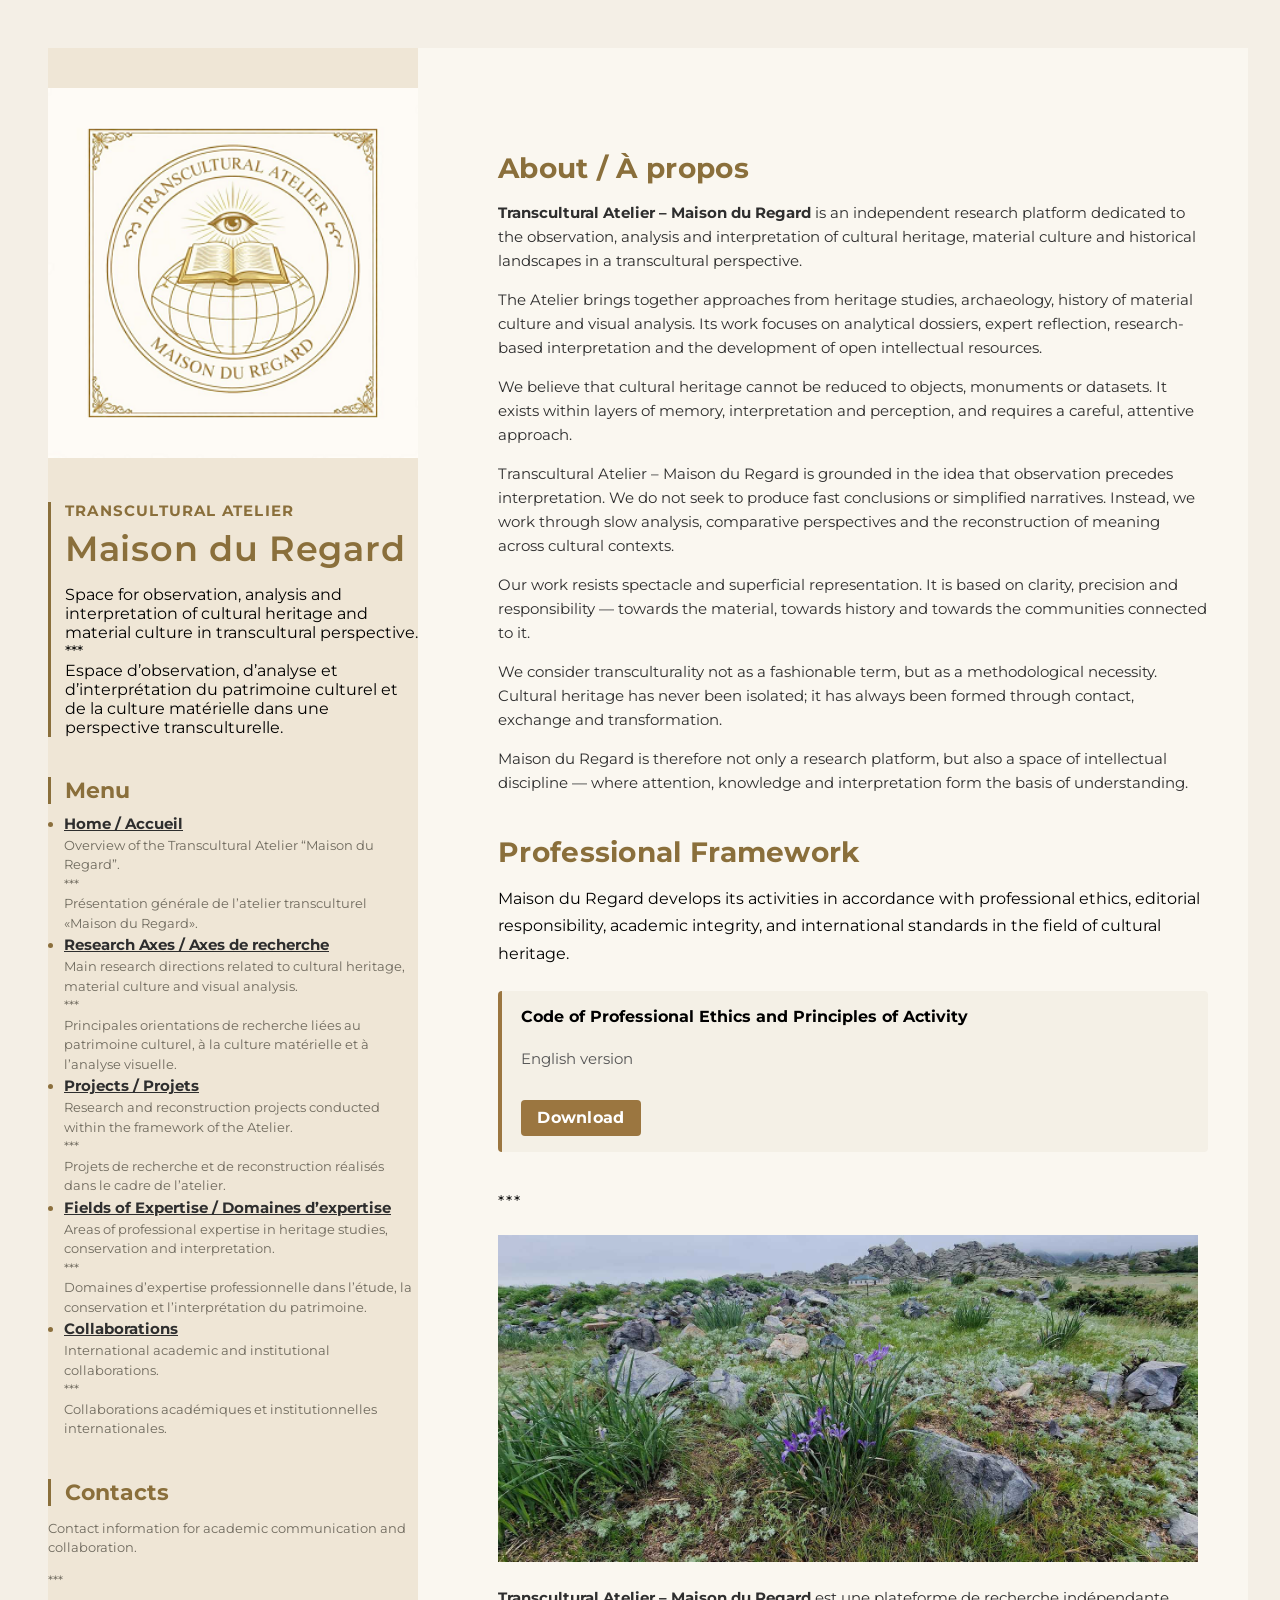
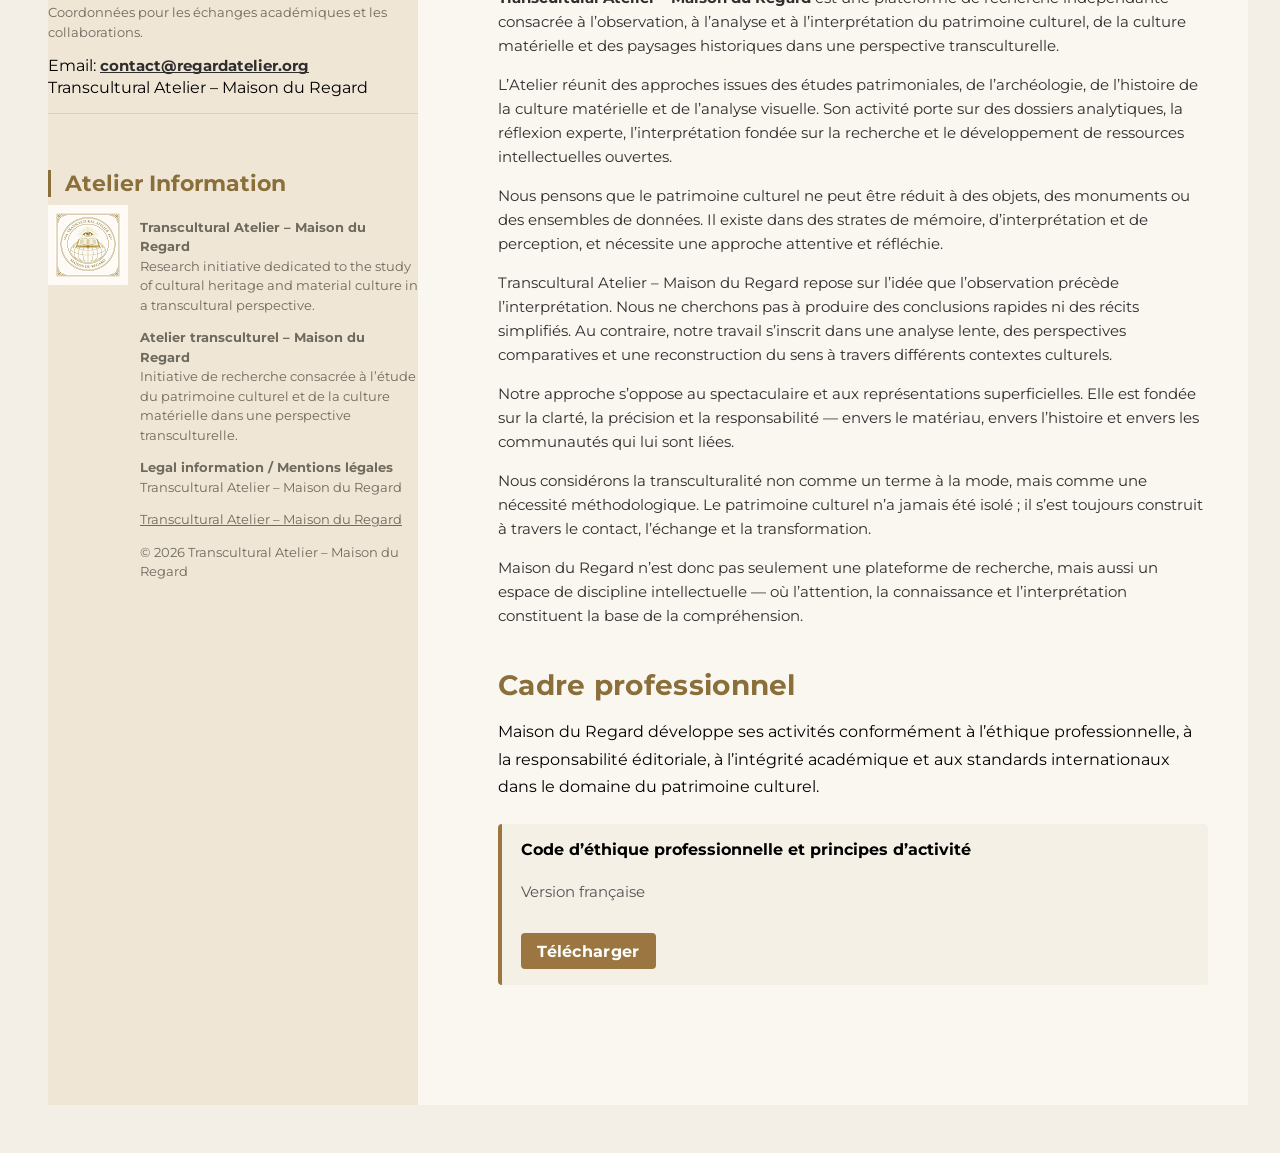
==== about.html @ c25dd9d9 "Update about.html" ====
<!DOCTYPE html>
<html lang="en">
  <head>
    <link rel="icon" href="img/favicon.png" sizes="32x32">
<link rel="icon" href="img/favicon.png" sizes="192x192">
<link rel="apple-touch-icon" href="img/favicon.png">
    <meta charset="UTF-8" />
    <meta charset="UTF-8" />
<meta name="viewport" content="width=device-width, initial-scale=1.0" />

<title>About - Transcultural Atelier · Maison du Regard</title>

<meta name="description" content="About Transcultural Atelier – Maison du Regard, an independent research initiative dedicated to cultural heritage, material culture, historical landscapes, transcultural interpretation, conservation, and expert heritage documentation.">

<meta name="keywords" content="Maison du Regard, Transcultural Atelier, about, à propos, cultural heritage, patrimoine culturel, material culture, culture matérielle, historical landscapes, paysages historiques, cultural landscapes, paysages culturels, archaeology, archéologie, conservation, restoration, restauration, heritage interpretation, interprétation du patrimoine, transcultural research, recherche transculturelle, heritage documentation, documentation du patrimoine, expert assessment, expertise patrimoniale, museum studies, études muséales, cultural identity, identité culturelle">

<meta name="author" content="Transcultural Atelier – Maison du Regard">

<meta name="robots" content="index, follow">

<link rel="canonical" href="https://regardatelier.org/">

<meta property="og:title" content="About - Maison du Regard">
<meta property="og:description" content="Maison du Regard is an independent transcultural research initiative dedicated to cultural heritage, material culture, historical landscapes, conservation, and expert documentation.">
<meta property="og:type" content="website">
<meta property="og:url" content="https://regardatelier.org/">
<meta property="og:image" content="https://regardatelier.org/img/embl.png">
<meta property="og:site_name" content="Maison du Regard">

<meta name="twitter:card" content="summary_large_image">
<meta name="twitter:title" content="About - Maison du Regard">
<meta name="twitter:description" content="An independent transcultural research initiative dedicated to cultural heritage, material culture, historical landscapes, conservation, and expert documentation.">
<meta name="twitter:image" content="https://regardatelier.org/img/embl.png"> 
    <link rel="preconnect" href="https://fonts.googleapis.com" />
    <link rel="preconnect" href="https://fonts.gstatic.com" crossorigin />
    <link
      href="https://fonts.googleapis.com/css2?family=Montserrat:wght@100..900&display=swap"
      rel="stylesheet"
    />

    <link rel="stylesheet" href="css/styles.css" />
  </head>
  <body>
    <!--Wrapper-->
    <div class="wrapper">
      <!--Mein content-->
      <div class="meincontent">
        <!--About-->

<div class="about-block">
  <h2 class="about-title">About / À propos</h2>

  <div class="about-section">
    <p class="about-text">
      <strong>Transcultural Atelier – Maison du Regard</strong> is an independent research platform dedicated to the observation, analysis and interpretation of cultural heritage, material culture and historical landscapes in a transcultural perspective.
    </p>

    <p class="about-text">
      The Atelier brings together approaches from heritage studies, archaeology, history of material culture and visual analysis. Its work focuses on analytical dossiers, expert reflection, research-based interpretation and the development of open intellectual resources.
    </p>

    <p class="about-text">
      We believe that cultural heritage cannot be reduced to objects, monuments or datasets. It exists within layers of memory, interpretation and perception, and requires a careful, attentive approach.
    </p>

    <p class="about-text">
      Transcultural Atelier – Maison du Regard is grounded in the idea that observation precedes interpretation. We do not seek to produce fast conclusions or simplified narratives. Instead, we work through slow analysis, comparative perspectives and the reconstruction of meaning across cultural contexts.
    </p>

    <p class="about-text">
      Our work resists spectacle and superficial representation. It is based on clarity, precision and responsibility — towards the material, towards history and towards the communities connected to it.
    </p>

    <p class="about-text">
      We consider transculturality not as a fashionable term, but as a methodological necessity. Cultural heritage has never been isolated; it has always been formed through contact, exchange and transformation.
    </p>

    <p class="about-text">
      Maison du Regard is therefore not only a research platform, but also a space of intellectual discipline — where attention, knowledge and interpretation form the basis of understanding.
    </p>
  </div><section class="document-links">
  <h2 class="about-title">Professional Framework</h2>

  <p>
    Maison du Regard develops its activities in accordance with professional ethics,
    editorial responsibility, academic integrity, and international standards in the field of cultural heritage.
  </p>

  <ul class="my-projects-list">
    <li>
      <strong>Code of Professional Ethics and Principles of Activity</strong><br>
      <span>English version</span><br>
      <a href="https://drive.google.com/file/d/1AQz05p-FOQAyrTncIVpr22EYaEnFPvwW/view?usp=drive_link"
         target="_blank"
         rel="noopener noreferrer">
        Download
      </a>
    </li>
  </ul>
</section>

  <div class="about-divider">***</div>
<div class="resource-image-block">
  <img src="img/about-image.jpg" alt="Field work" class="resource-image">
</div>

  <div class="about-section">
    <p class="about-text">
      <strong>Transcultural Atelier – Maison du Regard</strong> est une plateforme de recherche indépendante consacrée à l’observation, à l’analyse et à l’interprétation du patrimoine culturel, de la culture matérielle et des paysages historiques dans une perspective transculturelle.
    </p>

    <p class="about-text">
      L’Atelier réunit des approches issues des études patrimoniales, de l’archéologie, de l’histoire de la culture matérielle et de l’analyse visuelle. Son activité porte sur des dossiers analytiques, la réflexion experte, l’interprétation fondée sur la recherche et le développement de ressources intellectuelles ouvertes.
    </p>

    <p class="about-text">
      Nous pensons que le patrimoine culturel ne peut être réduit à des objets, des monuments ou des ensembles de données. Il existe dans des strates de mémoire, d’interprétation et de perception, et nécessite une approche attentive et réfléchie.
    </p>

    <p class="about-text">
      Transcultural Atelier – Maison du Regard repose sur l’idée que l’observation précède l’interprétation. Nous ne cherchons pas à produire des conclusions rapides ni des récits simplifiés. Au contraire, notre travail s’inscrit dans une analyse lente, des perspectives comparatives et une reconstruction du sens à travers différents contextes culturels.
    </p>

    <p class="about-text">
      Notre approche s’oppose au spectaculaire et aux représentations superficielles. Elle est fondée sur la clarté, la précision et la responsabilité — envers le matériau, envers l’histoire et envers les communautés qui lui sont liées.
    </p>

    <p class="about-text">
      Nous considérons la transculturalité non comme un terme à la mode, mais comme une nécessité méthodologique. Le patrimoine culturel n’a jamais été isolé ; il s’est toujours construit à travers le contact, l’échange et la transformation.
    </p>

    <p class="about-text">
      Maison du Regard n’est donc pas seulement une plateforme de recherche, mais aussi un espace de discipline intellectuelle — où l’attention, la connaissance et l’interprétation constituent la base de la compréhension.
    </p>
  </div>
  <section class="document-links">
  <h2 class="about-title">Cadre professionnel</h2>

  <p>
    Maison du Regard développe ses activités conformément à l’éthique professionnelle,
    à la responsabilité éditoriale, à l’intégrité académique et aux standards internationaux
    dans le domaine du patrimoine culturel.
  </p>

  <ul class="my-projects-list">
    <li>
      <strong>Code d’éthique professionnelle et principes d’activité</strong><br>
      <span>Version française</span><br>
      <a href="https://drive.google.com/file/d/1UCse-5CT3Sx3XoP05FG1aOEDd0fpoAdw/view?usp=drive_link"
         target="_blank"
         rel="noopener noreferrer">
        Télécharger
      </a>
    </li>
  </ul>
</section>

</div>
      </div>

      <!--Sidebar-->
      <aside class="sidebar">
        <img src="img/embl.png" alt="emblem" width="370" />
        <div class="sidebar-content"> 
          </div>
           <!--My info-->
        <div class="my-info">
          <h2 class="my-profession">Transcultural Atelier</h2>
          <h1 class="my-name">Maison du Regard</h1>
          <p class="my-descr">
           <div> Space for observation, analysis and interpretation of cultural
            heritage and material culture in transcultural perspective.</div>
            <div>***</div>
            <div>Espace d’observation, d’analyse et d’interprétation du patrimoine culturel et de la culture matérielle dans une perspective transculturelle.</div>
          </p>
        </div>
 <!--My Projects-->
        <div class="my-projects-cont">
          <h3 class="my-projects-title">Menu</h3>
          <ul class="my-projects-list">
       <li class="my-projects-item">
  <a class="my-projects-link" href="index.html">
    Home / Accueil
  </a>
  <div class="my-projects-item-tech">
    <div>Overview of the Transcultural Atelier “Maison du Regard”.</div>
    <div>***</div>
    <div>Présentation générale de l’atelier transculturel «Maison du Regard».</div>
  </div>
</li>
            <li class="my-projects-item">
              <a
                class="my-projects-link"
                href="Research.html"
                >Research Axes / Axes de recherche</a>
              <span class="my-projects-item-tech"
                > 
                <div>Main research directions related to cultural heritage, material culture and visual analysis.</div>
                <div>***</div>
                <div>Principales orientations de recherche liées au patrimoine culturel, à la culture matérielle et à l’analyse visuelle.</div>
                </span
              >
            </li>
            <li class="my-projects-item">
              <a
                class="my-projects-link"
                href="projects.html"
                >Projects / Projets</a
              >
              <span class="my-projects-item-tech"
                >
                <div>Research and reconstruction projects conducted within the framework of the Atelier.</div>
                <div>***</div>
                <div>Projets de recherche et de reconstruction réalisés dans le cadre de l’atelier.</div>
               </span
              >
            </li>
<li class="my-projects-item">
              <a
                class="my-projects-link"
                href="fields.html"
                >Fields of Expertise / Domaines d’expertise</a
              >
              <span class="my-projects-item-tech"
                >
               <div>Areas of professional expertise in heritage studies, conservation and interpretation.</div>
               <div>***</div>
               <div>Domaines d’expertise professionnelle dans l’étude, la conservation et l’interprétation du patrimoine.</div>
</span
              >
            </li>
            <li class="my-projects-item">
              <a
                class="my-projects-link"
                href="collaborations.html"
                >Collaborations</a
              >
              <span class="my-projects-item-tech"
                >
                <div>International academic and institutional collaborations.</div>
                <div>***</div>
                <div>Collaborations académiques et institutionnelles internationales.</div>
</span
              >
                      </ul>
        </div>
<!--My contacts-->
        <div class="contacs-cont">

  <h3 class="contacs-title">Contacts</h3>

  <div class="contacts-description">
    <p>Contact information for academic communication and collaboration.</p>
    <p>***</p>
    <p>Coordonnées pour les échanges académiques et les collaborations.</p>
  </div>
  Email: 
<a class="contacs-link" href="mailto:ateliermaisondure@gmail.com">
contact@regardatelier.org
</a><br>
<span class="email-label">
Transcultural Atelier – Maison du Regard
</span>

<!--footer-->
  <div class="footer-divider"></div>
  <div class="footer-block">

    <h4 class="footer-heading">Atelier Information</h4>

    <div class="footer-brand">

      <img src="img/embl_f.png" alt="Maison du Regard emblem" class="footer-logo">

      <div class="footer-text">

        <p>
          <strong>Transcultural Atelier – Maison du Regard</strong><br>
          Research initiative dedicated to the study of cultural heritage and material culture in a transcultural perspective.
        </p>

        <p>
          <strong>Atelier transculturel – Maison du Regard</strong><br>
          Initiative de recherche consacrée à l’étude du patrimoine culturel et de la culture matérielle dans une perspective transculturelle.
        </p>

        <p>
          <strong>Legal information / Mentions légales</strong><br>
          Transcultural Atelier – Maison du Regard
        </p>

        <p>
          <div class="footer-contacts a"><a href="mailto:contact@regardatelier.org">Transcultural Atelier – Maison du Regard</a></div> 
        </p>

        <p>
          © 2026 Transcultural Atelier – Maison du Regard
        </p>

      </div>

    </div>

  </div>

</div>
</div>

            </ul>
          </div>
        </div>
      </aside>
    </div>
  </body>
</html>
---- css/styles.css ----
body {
  background: #f4efe6;
  padding-left: 40px;
  padding-right: 40px;
  padding-top: 40px;
  padding-bottom: 40px;
  font-family: "Montserrat", sans-serif;
}
ul,
ol {
  margin-top: 0;
  margin-bottom: 0;
}

.wrapper {
  background: #faf7f0;
  display: flex;
  flex-direction: row-reverse;
  width: 1200px;
  margin: 0 auto;
}
/*mein content*/
.meincontent {
  padding-left: 80px;
  padding-right: 40px;
  padding-top: 80px;
  padding-bottom: 80px;
  box-sizing: border-box;
}
/*main content*/
.my-profession {
  font-weight: 700;
  font-size: 15px;
  line-height: 1.21429;
  color: #8a6f3b;
  margin-top: 0;
  margin-bottom: 8px;
  text-transform: uppercase;
  letter-spacing: 0.08em;
}
.my-name {
  font-weight: 600;
  font-size: 35px;
  line-height: 1.22222;
  color: #8a6f3b;
  margin-top: 0;
  margin-bottom: 12px;
  letter-spacing: 0.02em;
}
.my-descr {
  font-weight: 400;
  font-size: 14px;
  line-height: 1.5;
  color: #2e2e2e;
}
.my-info {
  margin-bottom: 40px;
  border-left: 3px solid #8a6f3b;
  padding-left: 14px;
}
/*work-experience*/
.work-experience-title {
  font-weight: 700;
  font-size: 28px;
  color: #8a6f3b;
  margin-top: 0;
  margin-bottom: 8px;
}
.work-experience-company {
  font-weight: 700;
  font-size: 16px;
  line-height: 1.25;
  color: #2e2e2e;
  margin-top: 0;
  margin-bottom: 12px;
}
.company-name {
  color: #2e2e2e;
}
.work-experience-period {
  font-weight: 400;
  font-size: 12px;
  line-height: 1.25;
  color: #6f6a5e;
  margin-bottom: 8px;
}
.work-experience-period-separator {
  color: #6f6a5e;
}
.work-experience-duties-list {
  padding-left: 16px;
}
.work-experience-duties-item {
  font-weight: 400;
  font-size: 14px;
  line-height: 1.71429;
  color: #2e2e2e;
}
.work-experience-cont {
  margin-bottom: 12px;
}
/*sidebar*/
.sidebar {
  background: #efe6d6;
  padding-top: 40px;
  padding-bottom: 40px;
  box-sizing: border-box;
  width: 370px;
}
.sidebar-content {
  padding-left: 40px;
  padding-top: 40px;
  padding-right: 40px;
  box-sizing: border-box;
}
/*My Projects*/
.my-projects-title {
  font-weight: 700;
  font-size: 22px;
  line-height: 1.22727;
  color: #8a6f3b;
  margin-top: 0;
  margin-bottom: 8px;
  border-left: 3px solid #8a6f3b;
  padding-left: 14px;
}
.my-projects-item {
  font-weight: 700;
  font-size: 14px;
  line-height: 1.71429;
  color: #2e2e2e;
}

.my-projects-item::marker {
  color: #8b6f3d;
}
.my-projects-list {
  padding-left: 16px;
}
.my-projects-link {
  font-weight: 700;
  font-size: 15px;
  line-height: 1.5;
  text-decoration: underline;
  color: #2e2e2e;
}
.my-projects-item-tech {
  font-weight: 400;
  font-size: 13px;
  line-height: 1.5;
  color: #6f6a5e;
}
.my-projects-cont {
  margin-bottom: 40px;
}

/*contacts*/
.contacs-title {
  font-weight: 700;
  font-size: 22px;
  color: #8a6f3b;
  margin-top: 0;
  margin-bottom: 8px;
  border-left: 3px solid #8a6f3b;
  padding-left: 14px;
}
.contacs-type {
  font-weight: 700;
  font-size: 24px;
  color: #8a6f3b;
  margin-right: 8px;
}
.contacs-link {
  font-weight: 700;
  font-size: 15px;
  line-height: 1.5;
  text-decoration: underline;
  text-decoration-skip-ink: none;
  color: #2e2e2e;
}
.contacs-link:hover {
  color: #8a6f3b;
}
.contacs-item {
  margin-top: 0;
  margin-bottom: 4px;
}
.contacs-cont {
  margin-bottom: 40px;
}
.contacts-description {
  font-weight: 400;
  font-size: 13px;
  line-height: 1.5;
  color: #6f6a5e;
}

/*footer*/
.footer-block {
  margin-top: 40px;
  padding-top: 16px;
}
.footer-brand {
  display: flex;
  align-items: flex-start;
  gap: 12px;
}
.footer-logo {
  width: 80px;
  height: 80px;
  flex-shrink: 0;
}
.footer-text {
  font-size: 13px;
  line-height: 1.5;
  color: #6f6a5e;
}
.footer-contacts a {
  font-size: 13px;
  line-height: 1.5;
  color: #6f6a5e;
}
.footer-contacts a:hover {
  color: #8a6f3b;
}
.footer-divider {
  margin: 16px 0;
  border-top: 1px solid #d8d2c6;
}
.footer-heading {
  font-weight: 700;
  font-size: 22px;
  color: #8a6f3b;
  margin-top: 0;
  margin-bottom: 8px;
  border-left: 3px solid #8a6f3b;
  padding-left: 14px;
}
/*about*/
.about-title {
  font-weight: 700;
  font-size: 28px;
  color: #8a6f3b;
  margin-bottom: 16px;
  letter-spacing: 0.3px;
}

.about-text {
  font-size: 15px;
  line-height: 1.6;
  color: #2e2e2e;
  margin-bottom: 10px;
}

.about-divider {
  text-align: left;
  letter-spacing: 2px;
}

.about-section {
  margin-bottom: 8px;
}
.about-image {
  margin: 32px 0;
}

.about-image img {
  width: 110%;
  max-width: none;
  margin-left: -5%;
}
.about-text:last-child {
  margin-bottom: 16px;
}
/*index*/
.resource-image-block {
  margin: 24px 0;
}

.resource-image {
  width: 100%;
  max-width: 700px;
  height: auto;
  display: block;
}
/* Links inside Recommended Resources */
.work-experience-duties-item a {
  color: #2e2e2e;
  text-decoration: none;
  border-bottom: 1px solid rgba(138, 111, 59, 0.3);
  transition: all 0.3s ease;
}

/* Hover */
.work-experience-duties-item a:hover {
  color: #8a6f3b;
  border-bottom: 1px solid #8a6f3b;
}
/* Expert Submission */
.submission-buttons {
  margin: 2rem 0 2.5rem;
}

.submission-block {
  margin-bottom: 2rem;
}

.submission-button {
  display: inline-block;
  padding: 0.85rem 1.4rem;
  background: #9b7640;
  color: #fff;
  text-decoration: none;
  font-weight: 700;
  border-radius: 4px;
  letter-spacing: 0.02em;
}

.submission-button:hover {
  background: #7f6034;
}

/* Documents block: About / Collaboration */

.document-links {
  margin: 2.5rem 0;
  padding: 0;
}

.document-links .about-title {
  margin-bottom: 1rem;
}

.document-links p {
  max-width: 760px;
  margin-bottom: 1.4rem;
  line-height: 1.7;
}

/* Document list inside this block only */
.document-links .my-projects-list {
  list-style: none;
  padding-left: 0;
  margin: 1.5rem 0 0;
}

.document-links .my-projects-list li {
  margin-bottom: 1.4rem;
  padding: 1rem 1rem 1rem 1.2rem;
  border-left: 4px solid #9b7640;
  background: rgba(155, 118, 64, 0.06);
  border-radius: 4px;
}

/* Document title */
.document-links .my-projects-list strong {
  display: block;
  font-weight: 700;
  margin-bottom: 0.25rem;
}

/* Language/version line */
.document-links .my-projects-list span {
  display: block;
  margin-bottom: 0.45rem;
  color: #555;
  font-size: 0.95rem;
}

/* Download link */
.document-links .my-projects-list a {
  display: inline-block;
  margin-top: 0.25rem;
  color: #9b7640;
  text-decoration: none;
  font-weight: 700;
  letter-spacing: 0.02em;
}

.document-links .my-projects-list a:hover {
  color: #7f6034;
  text-decoration: underline;
}
/* Download link as a small button */

.document-links .my-projects-list a {
  display: inline-block;
  margin-top: 0.35rem;
  padding: 0.55rem 1rem;
  background: #9b7640;
  color: #ffffff;
  text-decoration: none;
  font-weight: 700;
  border-radius: 4px;
  letter-spacing: 0.02em;
}

.document-links .my-projects-list a:hover {
  background: #7f6034;
  color: #ffffff;
  text-decoration: none;
}

/* Compact style for Open Expert Reports only */

.open-reports .my-projects-list li {
  padding: 0.9rem 1rem 1rem 1rem;
  margin-bottom: 1.2rem;
}

.open-reports .my-projects-list strong {
  font-size: 0.98rem;
  line-height: 1.35;
}

.open-reports .my-projects-list span {
  display: block;
  font-size: 0.9rem;
  line-height: 1.42;
  margin-bottom: 0.35rem;
}

.open-reports .my-projects-list a {
  margin-top: 0.6rem;
  padding: 0.45rem 0.85rem;
  font-size: 0.9rem;
}
/* Collapsible abstract block for Open Expert Reports */

.open-reports .report-details {
  margin-top: 0.6rem;
  margin-bottom: 0.7rem;
  font-size: 0.9rem;
  line-height: 1.42;
}

.open-reports .report-details summary {
  cursor: pointer;
  font-weight: 700;
  color: #9b7640;
  margin-bottom: 0.5rem;
}

.open-reports .report-details summary:hover {
  color: #7f6034;
  text-decoration: underline;
}

.open-reports .report-details p {
  margin: 0.45rem 0;
}
/* Top navigation for Open Expert Reports page */

.open-reports-topbar {
  display: flex;
  align-items: center;
  gap: 1.5rem;
  margin-bottom: 2.5rem;
  padding: 1.2rem 1.4rem;
  border-left: 4px solid #9b7640;
  background: rgba(155, 118, 64, 0.06);
  border-radius: 4px;
}

.open-reports-topbar-logo img {
  width: 95px;
  height: auto;
  display: block;
}

.open-reports-topbar-info {
  flex: 1;
}

.open-reports-topbar-info .my-profession {
  margin: 0 0 0.25rem;
}

.open-reports-topbar-info .my-name {
  margin: 0 0 0.35rem;
}

.open-reports-topbar-info .my-descr {
  margin: 0;
  font-size: 0.95rem;
  line-height: 1.35;
}

.open-reports-topbar-menu {
  display: flex;
  flex-direction: column;
  gap: 0.4rem;
}

.open-reports-topbar-menu a,
.open-reports-topbar-menu a:visited {
  color: #1f1f1f;
  font-weight: 700;
  text-decoration: underline;
}

.open-reports-topbar-menu a:hover {
  color: #9b7640;
}
/* Footer for Open Expert Reports page */

.open-reports-page .site-footer {
  max-width: 1100px;
  margin: 2rem auto 0;
  padding: 1.5rem 2rem 2rem;
}

.open-reports-page .footer-brand {
  display: flex;
  gap: 1rem;
  align-items: flex-start;
}

.open-reports-page .footer-logo {
  width: 70px;
  height: auto;
  flex-shrink: 0;
}

.open-reports-page .footer-text p {
  margin: 0 0 0.8rem;
}

.open-reports-page .footer-contacts {
  margin: 0.8rem 0;
}

.open-reports-page .footer-contacts a,
.open-reports-page .footer-contacts a:visited {
  color: #9b7640;
  font-weight: 700;
  text-decoration: none;
}

.open-reports-page .footer-contacts a:hover {
  color: #7f6034;
  text-decoration: underline;
}
.open-reports .report-permalink,
.open-reports .report-permalink:visited {
  color: #9b7640;
  font-weight: 700;
  text-decoration: none;
  font-size: 0.88rem;
}

.open-reports .report-permalink:hover {
  color: #7f6034;
  text-decoration: underline;
}
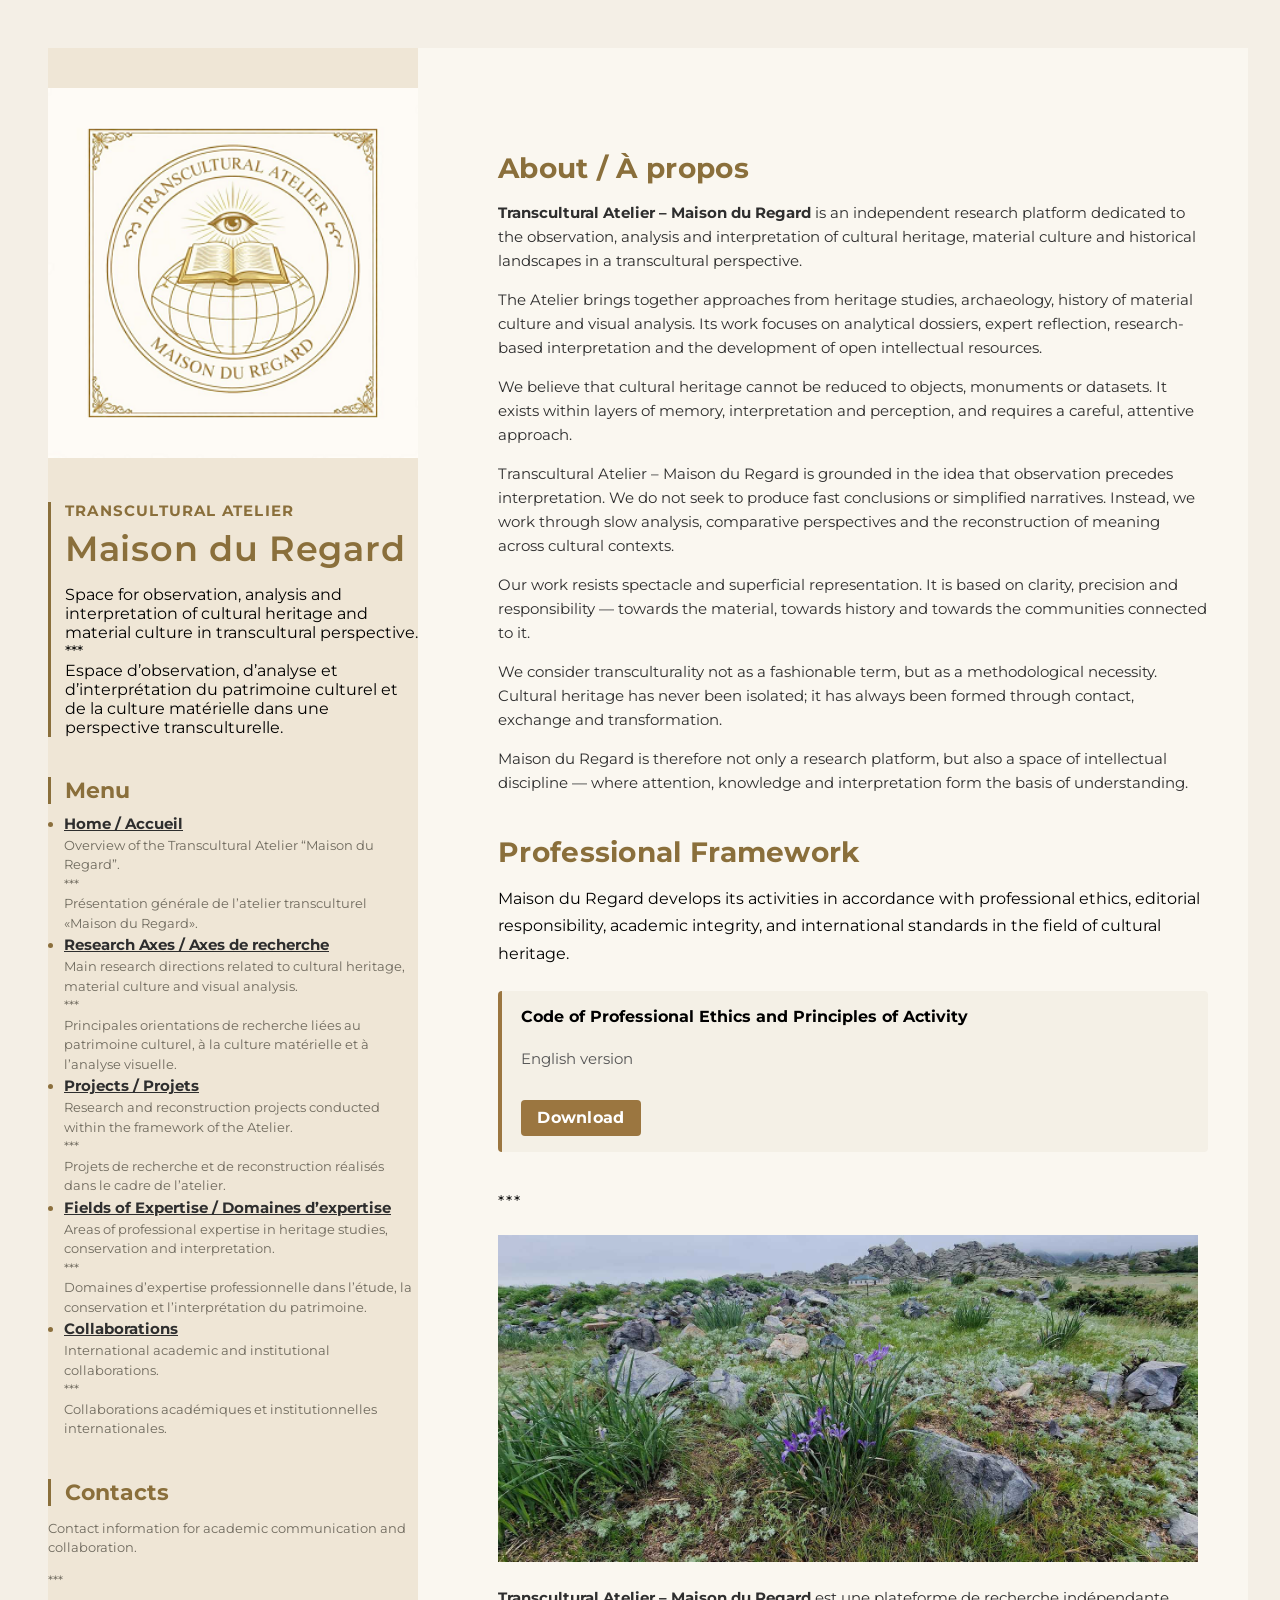
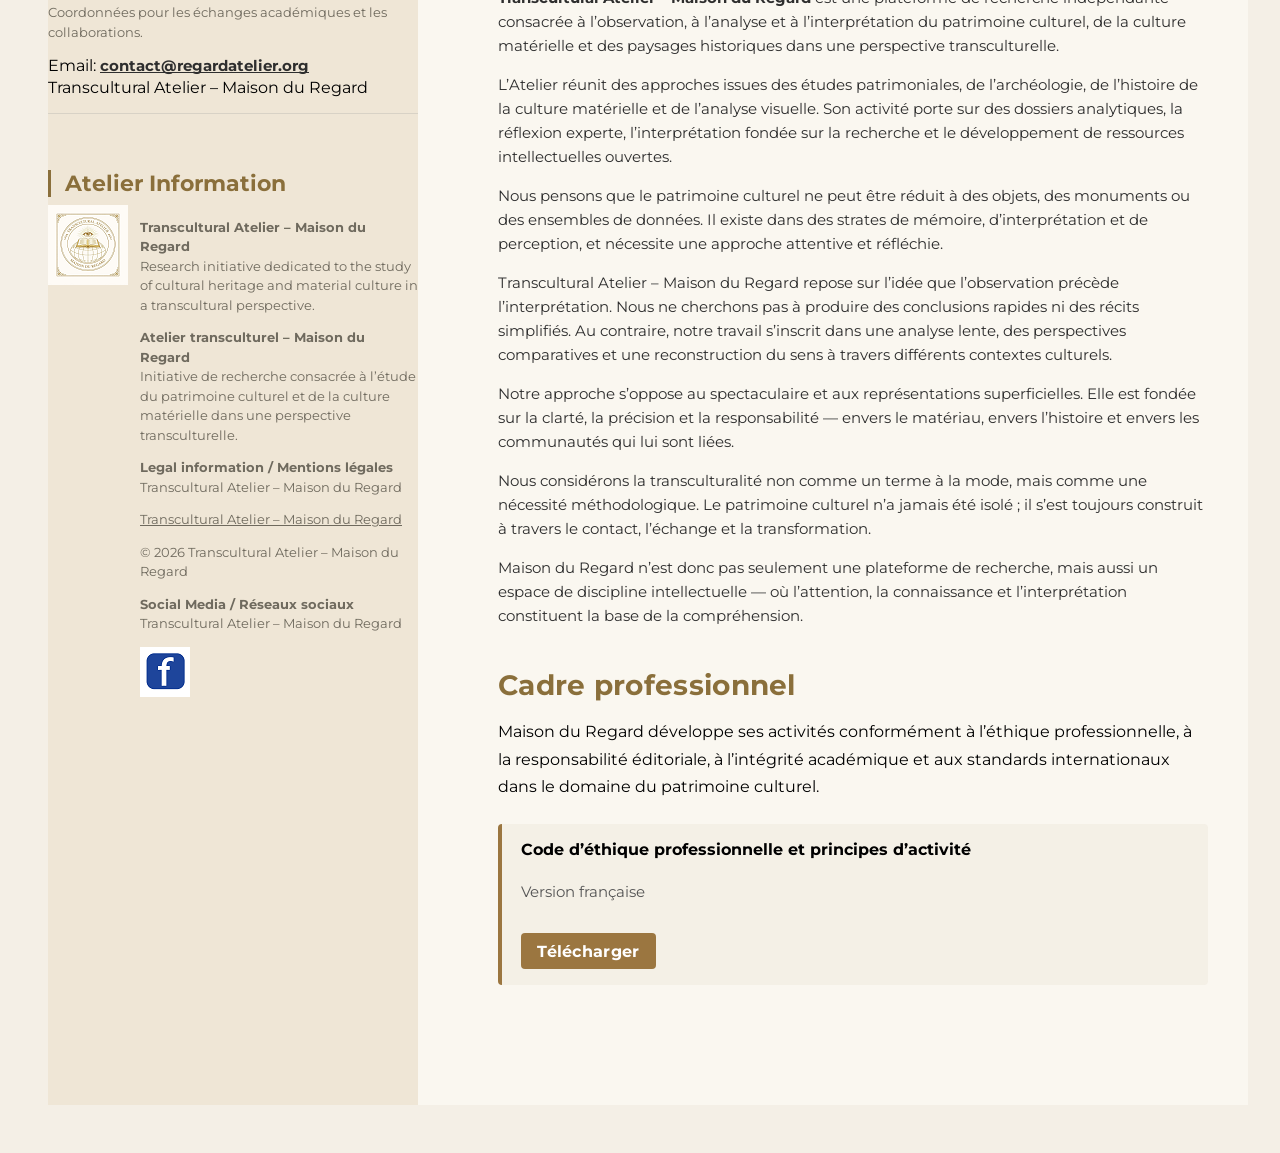
==== commit 56565b42: "Update about.html" ====
--- a/about.html
+++ b/about.html
@@ -1,12 +1,29 @@
 <!DOCTYPE html>
 <html lang="en">
   <head>
+    
+    <!-- Google tag (gtag.js) -->
+<script async src="https://www.googletagmanager.com/gtag/js?id=G-M5W3LM66CL"></script>
+<script>
+  window.dataLayer = window.dataLayer || [];
+  function gtag(){dataLayer.push(arguments);}
+  gtag('js', new Date());
+
+  gtag('config', 'G-M5W3LM66CL');
+</script>
+    <!-- Clarity -->
+    <script type="text/javascript">
+    (function(c,l,a,r,i,t,y){
+        c[a]=c[a]||function(){(c[a].q=c[a].q||[]).push(arguments)};
+        t=l.createElement(r);t.async=1;t.src="https://www.clarity.ms/tag/"+i;
+        y=l.getElementsByTagName(r)[0];y.parentNode.insertBefore(t,y);
+    })(window, document, "clarity", "script", "xoc2nffbml");
+</script>
     <link rel="icon" href="img/favicon.png" sizes="32x32">
 <link rel="icon" href="img/favicon.png" sizes="192x192">
 <link rel="apple-touch-icon" href="img/favicon.png">
     <meta charset="UTF-8" />
-    <meta charset="UTF-8" />
-<meta name="viewport" content="width=device-width, initial-scale=1.0" />
+   <meta name="viewport" content="width=device-width, initial-scale=1.0" />
 
 <title>About - Transcultural Atelier · Maison du Regard</title>
 
@@ -18,19 +35,19 @@
 
 <meta name="robots" content="index, follow">
 
-<link rel="canonical" href="https://regardatelier.org/">
+<link rel="canonical" href="https://regardatelier.org/about.html">
 
 <meta property="og:title" content="About - Maison du Regard">
-<meta property="og:description" content="Maison du Regard is an independent transcultural research initiative dedicated to cultural heritage, material culture, historical landscapes, conservation, and expert documentation.">
+<meta property="og:description" content="About Maison du Regard: an independent transcultural research initiative dedicated to cultural heritage, material culture, historical landscapes, conservation, and expert documentation.">
 <meta property="og:type" content="website">
-<meta property="og:url" content="https://regardatelier.org/">
+<meta property="og:url" content="https://regardatelier.org/about.html">
 <meta property="og:image" content="https://regardatelier.org/img/embl.png">
 <meta property="og:site_name" content="Maison du Regard">
 
 <meta name="twitter:card" content="summary_large_image">
 <meta name="twitter:title" content="About - Maison du Regard">
 <meta name="twitter:description" content="An independent transcultural research initiative dedicated to cultural heritage, material culture, historical landscapes, conservation, and expert documentation.">
-<meta name="twitter:image" content="https://regardatelier.org/img/embl.png"> 
+<meta name="twitter:image" content="https://regardatelier.org/img/embl.png">
     <link rel="preconnect" href="https://fonts.googleapis.com" />
     <link rel="preconnect" href="https://fonts.gstatic.com" crossorigin />
     <link
@@ -39,6 +56,110 @@
     />
 
     <link rel="stylesheet" href="css/styles.css" />
+    <!-- Structured Data (Schema.org) -->
+<script type="application/ld+json">
+{
+  "@context": "https://schema.org",
+  "@graph": [
+    {
+      "@type": "AboutPage",
+      "@id": "https://regardatelier.org/about.html#webpage",
+      "url": "https://regardatelier.org/about.html",
+      "name": "About Maison du Regard",
+      "description": "Transcultural Atelier – Maison du Regard is an independent research platform dedicated to the observation, analysis and interpretation of cultural heritage, material culture and historical landscapes in a transcultural perspective.",
+      "inLanguage": [
+        "en",
+        "fr"
+      ],
+      "isPartOf": {
+        "@id": "https://regardatelier.org/#website"
+      },
+      "publisher": {
+        "@id": "https://regardatelier.org/#organization"
+      },
+      "mainEntity": {
+        "@id": "https://regardatelier.org/#organization"
+      },
+      "about": {
+        "@id": "https://regardatelier.org/#organization"
+      }
+    },
+    {
+      "@type": "Organization",
+      "@id": "https://regardatelier.org/#organization",
+      "name": "Transcultural Atelier · Maison du Regard",
+      "alternateName": "Maison du Regard",
+      "url": "https://regardatelier.org/",
+      "description": "An independent research platform dedicated to the observation, analysis and interpretation of cultural heritage, material culture and historical landscapes in a transcultural perspective.",
+      "foundingDate": "2026",
+      "email": "contact@regardatelier.org",
+      "logo": {
+        "@type": "ImageObject",
+        "@id": "https://regardatelier.org/#logo",
+        "url": "https://regardatelier.org/img/embl.png",
+        "contentUrl": "https://regardatelier.org/img/embl.png"
+      },
+      "founder": {
+        "@id": "https://regardatelier.org/#tetiana-krupa"
+      },
+      "sameAs": [
+        "https://www.facebook.com/profile.php?id=61591721396728"
+      ],
+      "knowsAbout": [
+        "Cultural Heritage",
+        "Archaeology",
+        "History",
+        "Ethnology",
+        "Conservation and Restoration",
+        "Textile Conservation",
+        "Material Culture",
+        "Heritage Documentation",
+        "Digital Heritage",
+        "Creative Industries",
+        "Transcultural Studies",
+        "Eurasian Studies",
+        "Interdisciplinary Research",
+        "Expert Research",
+        "Historical Landscapes",
+        "Visual Analysis"
+      ],
+      "areaServed": [
+        "Ukraine",
+        "Kazakhstan",
+        "Kyrgyzstan",
+        "Uzbekistan",
+        "Central Asia",
+        "South Caucasus",
+        "Europe",
+        "The broader Eurasian cultural space"
+      ]
+    },
+    {
+      "@type": "Person",
+      "@id": "https://regardatelier.org/#tetiana-krupa",
+      "name": "Tetiana Krupa",
+      "jobTitle": "Founder and Scientific Director",
+      "sameAs": [
+        "https://orcid.org/0000-0001-6707-6446",
+        "https://scholar.google.com/citations?user=DtpUxY8AAAAJ",
+        "https://www.researchgate.net/profile/Tetiana-Krupa"
+      ],
+      "worksFor": {
+        "@id": "https://regardatelier.org/#organization"
+      }
+    },
+    {
+      "@type": "WebSite",
+      "@id": "https://regardatelier.org/#website",
+      "url": "https://regardatelier.org/",
+      "name": "Transcultural Atelier · Maison du Regard",
+      "publisher": {
+        "@id": "https://regardatelier.org/#organization"
+      }
+    }
+  ]
+}
+</script>
   </head>
   <body>
     <!--Wrapper-->
@@ -296,7 +417,20 @@
         <p>
           © 2026 Transcultural Atelier – Maison du Regard
         </p>
-
+<!-- Social Media -->
+        <p>
+          <strong>Social Media / Réseaux sociaux</strong><br>
+          Transcultural Atelier – Maison du Regard
+        </p>
+        <a class="my-projects-link" href="https://www.facebook.com/profile.php?id=61591721396728"
+   target="_blank"
+   rel="noopener noreferrer"
+   aria-label="Maison du Regard on Facebook">
+    <img src="img/facebook_logo_icon.png"
+         alt="Facebook"
+         width="50"
+         height="50">
+</a>
       </div>
 
     </div>
